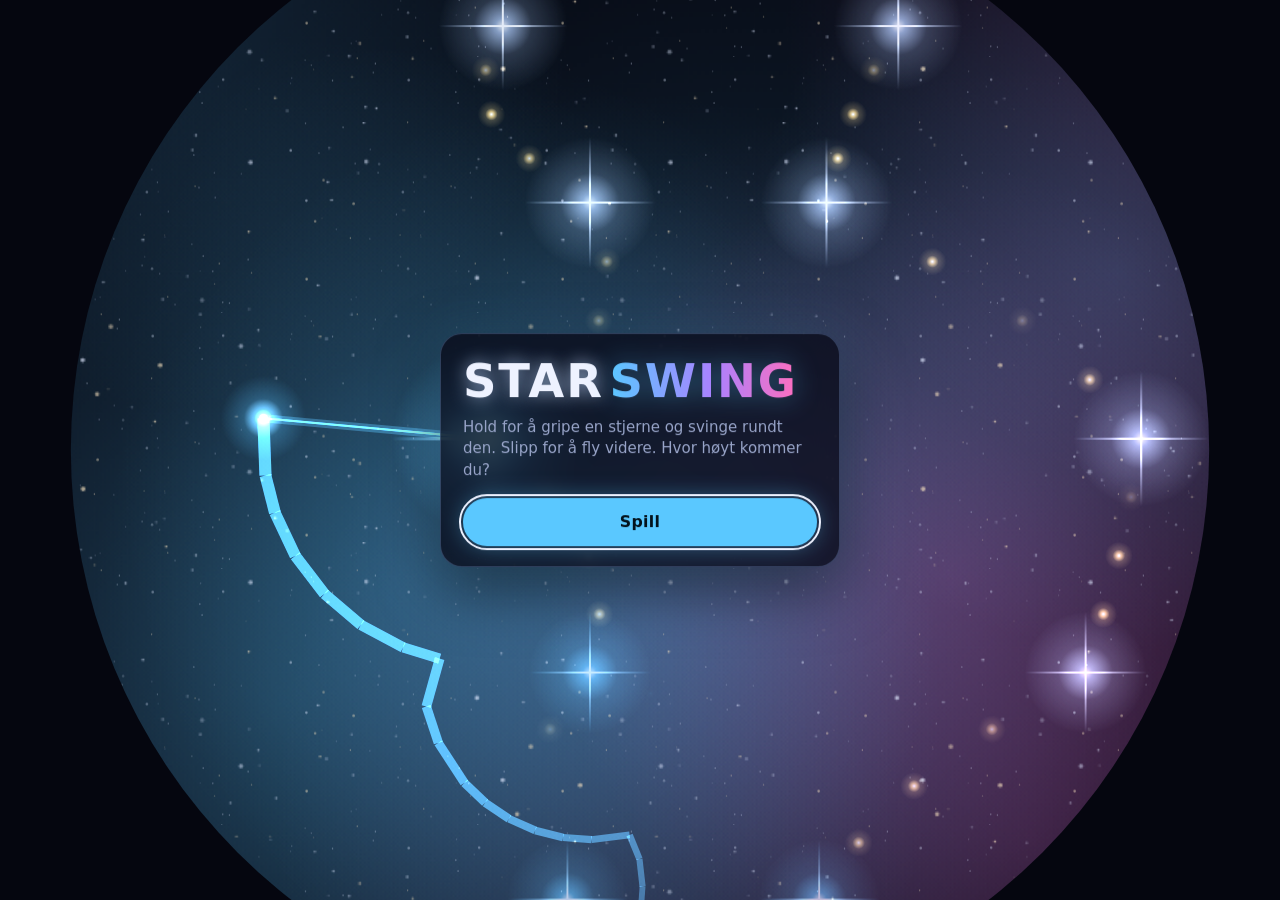
==== index.html @ 8c7af129 "Swing a comet from star to star, up a sky that changes colour Starswing: one button. Hold to be tied" ====
<!doctype html>
<html lang="nb">
  <head>
    <meta charset="utf-8" />
    <meta name="viewport" content="width=device-width, initial-scale=1, viewport-fit=cover" />
    <meta name="theme-color" content="#05060f" />
    <meta name="description" content="Hold to catch a star and swing round it, let go to fly on. A one-button climb through a glowing night sky." />
    <title>Starswing</title>
    <link rel="manifest" href="manifest.webmanifest" />
    <link rel="apple-touch-icon" href="icons/icon-180.png" />
    <link rel="icon" type="image/png" sizes="192x192" href="icons/icon-192.png" />
    <link rel="stylesheet" href="css/style.css" />
    <!-- The language before first paint, so the page never flashes the wrong
         one: the hub's shared choice (arcade.lang.v1), Norwegian when there
         is none. js/i18n.js reads the same key and owns it from then on. -->
    <script>
      (function () {
        var l = "nb";
        try {
          if (localStorage.getItem("arcade.lang.v1") === "en") l = "en";
        } catch (e) {}
        document.documentElement.lang = l;
      })();
    </script>
    <!-- Classic and first: it must survive anything the module graph does. -->
    <script src="js/touch-guard.js"></script>
    <!--
      What quitting means here: back to the arcade when the arcade framed us,
      closing the window when we are installed. arcade/exit.js decides that
      and draws nothing; js/ui.js shows our own button only once
      window.ArcadeExit has actually turned up. Classic and deferred: another
      repo's file inside a module graph takes the game down with it when it
      404s, and it is EXPECTED to 404 when this directory is served alone.
    -->
    <script src="../arcade/exit.js" defer data-handled="optional"></script>
  </head>
  <body>
    <!--
      The opening sting: a comet catches a star, swings once round it and is
      flung up the sky, and the ring it drew opens onto the start screen. A
      curtain over the page, never a gate in front of it, and skipped by any
      tap or key; see the file. ASYNC AND FIRST IN THE BODY, not deferred:
      async runs it as soon as it is fetched, with <body> already there to
      hang the canvas on, and still before any of the game's own key
      listeners exist - which is what lets the skipping key be swallowed
      before it can be Escape.
    -->
    <script src="js/intro.js" async></script>
    <canvas id="view" aria-label="Stjernehimmelen" data-i18n-aria="sky.label"></canvas>

    <div id="ui">
      <!-- The start screen. The sim's own bot swings up the sky behind it. -->
      <section id="start" class="card start" hidden>
        <div class="title-block">
          <h1 class="wordmark" aria-label="Starswing"><span>STAR</span><span>SWING</span></h1>
          <p class="tag" data-i18n="start.how">Hold for å gripe en stjerne og svinge rundt den. Slipp for å fly videre. Hvor høyt kommer du?</p>
        </div>
        <div class="doors">
          <button id="play" class="go" type="button" data-i18n="play">Spill</button>
          <!-- UPDATE READY: only on the start screen, which is gone for the
               whole of a run, so no deploy can reload a climb away. Owned
               end to end by js/update.js, which nothing imports. -->
          <button id="update" class="go alt" type="button" hidden>
            <span class="update-title">Ny versjon klar</span>
            <span class="update-sub">Trykk for å hente den</span>
          </button>
          <button id="start-exit" class="go exit" type="button" hidden>
            <svg viewBox="0 0 24 24" aria-hidden="true"><path d="M19 12H5m6-6-6 6 6 6" /></svg>
            <span class="exit-label">Tilbake til arkaden</span>
          </button>
          <p id="build" hidden></p>
        </div>
      </section>

      <!--
        THE MENU PANEL, the one door behind the three-bar plate (hub §2). Two
        faces of one card, chosen by js/ui.js:
          in a run     "Pause": Resume, Restart, Main menu
          elsewhere    "Settings": no Resume, and a Back
        Both carry MUSIC and EFFECTS, the language row, and the way back to
        the arcade last. There is no separate sound panel.
      -->
      <section id="menu" class="card menu" hidden>
        <div class="menu-head">
          <h2 id="menu-title" data-i18n="paused">Pause</h2>
          <p id="menu-tag" class="tag" data-i18n="pause.tag">Kometen venter på stjernen sin.</p>
        </div>
        <div class="actions menu-actions">
          <button id="menu-resume" class="go" type="button" data-i18n="resume">Fortsett</button>
          <button id="menu-restart" class="go alt" type="button" data-i18n="restart">Start på nytt</button>
          <button id="menu-main" class="go alt" type="button" data-i18n="mainMenu">Hovedmeny</button>
          <button id="menu-back" class="go alt" type="button" hidden data-i18n="back">Tilbake</button>
        </div>
        <div class="menu-settings">
          <div class="vol-row">
            <label for="vol-music" data-i18n="music">Musikk</label>
            <input id="vol-music" type="range" min="0" max="100" step="5" value="70" />
            <output id="vol-music-out" for="vol-music">70</output>
          </div>
          <div class="vol-row">
            <label for="vol-sfx" data-i18n="sfx">Effekter</label>
            <input id="vol-sfx" type="range" min="0" max="100" step="5" value="80" />
            <output id="vol-sfx-out" for="vol-sfx">80</output>
          </div>
          <p class="vol-hint" data-i18n="sound.hint">Hver nye stjerne du griper, spiller en tone høyere.</p>
          <div class="lang-row">
            <span class="cap" data-i18n="language">Språk</span>
            <div class="seg" role="group" data-i18n-label="language" aria-label="Språk">
              <button type="button" class="seg-btn" data-lang="nb" aria-pressed="true" lang="nb">
                <svg class="flag" viewBox="0 0 22 16" aria-hidden="true">
                  <rect width="22" height="16" fill="#ba0c2f"/>
                  <path d="M6 0h4v16H6zM0 6h22v4H0z" fill="#fff"/>
                  <path d="M7 0h2v16H7zM0 7h22v2H0z" fill="#00205b"/>
                </svg>
                <span>Norsk</span>
              </button>
              <button type="button" class="seg-btn" data-lang="en" aria-pressed="false" lang="en">
                <svg class="flag" viewBox="0 0 60 30" aria-hidden="true">
                  <clipPath id="uk-clip-menu"><path d="M0 0v30h60V0z"/></clipPath>
                  <clipPath id="uk-diag-menu"><path d="M30 15h30v15zv15H0zH0V0zV0h30z"/></clipPath>
                  <g clip-path="url(#uk-clip-menu)">
                    <path d="M0 0v30h60V0z" fill="#012169"/>
                    <path d="M0 0l60 30m0-30L0 30" stroke="#fff" stroke-width="6"/>
                    <path d="M0 0l60 30m0-30L0 30" clip-path="url(#uk-diag-menu)" stroke="#c8102e" stroke-width="4"/>
                    <path d="M30 0v30M0 15h60" stroke="#fff" stroke-width="10"/>
                    <path d="M30 0v30M0 15h60" stroke="#c8102e" stroke-width="6"/>
                  </g>
                </svg>
                <span>English</span>
              </button>
            </div>
          </div>
        </div>
        <button id="menu-exit" class="go exit" type="button" hidden>
          <svg viewBox="0 0 24 24" aria-hidden="true"><path d="M19 12H5m6-6-6 6 6 6" /></svg>
          <span class="exit-label">Tilbake til arkaden</span>
        </button>
      </section>

      <!-- The end of a run. Escape is its secondary button: Main menu. -->
      <section id="over" class="card over" hidden>
        <p id="over-record" class="record-line" data-i18n="over.record" hidden>Ny rekord!</p>
        <h2 id="over-title"></h2>
        <p id="over-score" class="tag"></p>
        <div class="actions pair">
          <button id="over-again" class="go" type="button" data-i18n="playAgain">Spill igjen</button>
          <button id="over-main" class="go alt" type="button" data-i18n="mainMenu">Hovedmeny</button>
        </div>
      </section>

      <!--
        THE CORNER (hub §2): menu, sound, fullscreen, left to right, on every
        screen. Fullscreen changes the window, sound changes the sound, and
        only the menu touches the game. The glyphs are the hub's exact paths;
        CSS picks each toggle's picture off aria-pressed.
      -->
      <div id="corner">
        <button id="menu-btn" class="icon-button" type="button" aria-label="Meny" title="Meny" data-i18n-label="menu">
          <svg viewBox="0 0 24 24" aria-hidden="true"><path d="M4 7h16M4 12h16M4 17h16" /></svg>
        </button>
        <button id="sound-btn" class="icon-button" type="button" aria-pressed="false" aria-label="Lyd av" title="Lyd av">
          <svg viewBox="0 0 24 24" aria-hidden="true">
            <path d="M11 5 6 9H3v6h3l5 4Z" />
            <path class="icon-waves" d="M15 8a6 6 0 0 1 0 8m3-11a10 10 0 0 1 0 14" />
            <path class="icon-slash" d="m15.5 9.5 6 5m0-5-6 5" />
          </svg>
        </button>
        <button id="screen-toggle" class="icon-button" type="button" aria-pressed="false" aria-label="Fullskjerm" title="Fullskjerm" hidden>
          <svg viewBox="0 0 24 24" aria-hidden="true">
            <path class="icon-expand" d="M9 3H3v6m12-6h6v6M3 15v6h6m12-6v6h-6" />
            <path class="icon-contract" d="M3 9h6V3M21 9h-6V3M3 15h6v6M21 15h-6v6" />
          </svg>
        </button>
      </div>
    </div>

    <noscript>
      <p class="noscript">Starswing trenger JavaScript. / Starswing needs JavaScript.</p>
    </noscript>

    <!--
      Crash bar. A module script reports its whole import graph through the
      one <script> tag, so a failure here names js/main.js even when the file
      that failed was one of its imports — the message says so.
    -->
    <div id="crash" role="alert" hidden></div>
    <script>
      (function () {
        var WORDS = {
          nb: {
            load: "Et skript kunne ikke lastes: ",
            hint: " (er det js/main.js, kan den egentlige feilen være en av filene den importerer)",
            broke: "Noe gikk i stykker: ",
          },
          en: {
            load: "A script failed to load: ",
            hint: " (if this is js/main.js, the real culprit may be one of its imports)",
            broke: "Something broke: ",
          },
        };
        function w() {
          return WORDS[document.documentElement.lang] || WORDS.nb;
        }
        var bar = document.getElementById("crash");
        function show(msg) {
          bar.textContent = msg;
          bar.hidden = false;
        }
        window.addEventListener(
          "error",
          function (e) {
            var t = e.target;
            if (t && t.tagName === "SCRIPT" && t.dataset && t.dataset.handled) return;
            if (t && t.tagName === "SCRIPT") {
              show(w().load + t.src + w().hint);
              return;
            }
            show(w().broke + (e.message || e.type));
          },
          true,
        );
        window.addEventListener("unhandledrejection", function (e) {
          show(w().broke + (e.reason && e.reason.message ? e.reason.message : e.reason));
        });
      })();
    </script>
    <!-- The update button and the fullscreen plate, each in a graph of its
         own and ahead of the game's, so a boot failure takes neither. -->
    <script type="module" src="js/update.js"></script>
    <script type="module" src="js/screen.js"></script>
    <script type="module" src="js/main.js"></script>
  </body>
</html>
---- css/style.css ----
/*
 * style.css — Starswing's cards and corner, cut from the night sky itself.
 *
 * The sky is glow on near-black, so the cards are dark glass over it with a
 * thin rim of starlight: the bot keeps swinging behind the start screen and
 * shows through. One accent, the first zone's ice blue, with the dust's gold
 * for a record. The corner plates are round, like everything that shines
 * here. No web fonts (hub §1): the system's rounded face, else its sans.
 *
 * Layout: each card is one grid, centred with top/left 50% and translate
 * (hub §2, the iPad lesson — never inset:0 + margin:auto). On a sideways
 * phone each card becomes two columns laid over the same markup by grid
 * area, maxgear's shape, so no menu scrolls there. The chrome's structure is
 * geometry_pong's; the surface is this game's.
 */

:root {
  --night: #05060f;
  --glass: rgba(8, 10, 24, 0.78);
  --edge: rgba(150, 190, 255, 0.24);
  --ink: #eef2ff;
  --dim: #98a4c8;
  --ice: #5ac8ff;
  --gold: #ffd678;
  --font: ui-rounded, "SF Pro Rounded", system-ui, -apple-system, "Segoe UI", Roboto, sans-serif;
  --tap: 48px;
  --corner-gap: 8px;
  --corner-room: calc(3 * var(--tap) + 2 * var(--corner-gap) + 24px);
  --gutter: 84px; /* every caption in the menu starts its control at the same x */
  color-scheme: dark;
}

* {
  box-sizing: border-box;
}

html,
body {
  margin: 0;
  height: 100%;
  overflow: hidden;
  background: var(--night);
  color: var(--ink);
  font-family: var(--font);
  font-size: 15px;
  -webkit-text-size-adjust: 100%;
}

[hidden] {
  display: none !important;
}

/* A game, not a document (hub §2): js/touch-guard.js is the other half. */
html,
body {
  -webkit-user-select: none;
  user-select: none;
  -webkit-touch-callout: none;
  -webkit-tap-highlight-color: transparent;
  touch-action: manipulation;
}
input,
textarea,
[contenteditable="true"] {
  -webkit-user-select: text;
  user-select: text;
  -webkit-touch-callout: default;
}

/* The sky. A finger anywhere on it is the one button. */
#view {
  position: fixed;
  inset: 0;
  width: 100%;
  height: 100%;
  display: block;
  touch-action: none;
}

#ui {
  position: fixed;
  inset: 0;
  pointer-events: none;
}

/* ---- the corner ---- */

#corner {
  position: absolute;
  z-index: 2;
  top: calc(env(safe-area-inset-top, 0px) + 10px);
  right: calc(env(safe-area-inset-right, 0px) + 12px);
  display: flex;
  gap: var(--corner-gap);
  pointer-events: auto;
}

.icon-button {
  display: flex;
  align-items: center;
  justify-content: center;
  width: var(--tap);
  height: var(--tap);
  flex: none;
  padding: 0;
  border: 1px solid var(--edge);
  border-radius: 50%;
  color: var(--ink);
  background: var(--glass);
  -webkit-backdrop-filter: blur(8px);
  backdrop-filter: blur(8px);
  cursor: pointer;
}
.icon-button svg {
  width: 22px;
  height: 22px;
  fill: none;
  stroke: currentColor;
  stroke-width: 2;
  stroke-linecap: round;
  stroke-linejoin: round;
}
/* [hidden] loses to display:flex without this (hub §2, hit three times). */
.icon-button[hidden] {
  display: none;
}
#sound-btn[aria-pressed="true"] .icon-waves,
#sound-btn:not([aria-pressed="true"]) .icon-slash,
#screen-toggle[aria-pressed="true"] .icon-expand,
#screen-toggle:not([aria-pressed="true"]) .icon-contract {
  display: none;
}

/* ---- cards ---- */

.card {
  position: absolute;
  top: 50%;
  left: 50%;
  translate: -50% -50%;
  width: min(400px, calc(100% - 32px));
  max-height: calc(100% - 2 * (var(--tap) + 24px) - env(safe-area-inset-top, 0px) - env(safe-area-inset-bottom, 0px));
  overflow: auto; /* a safety net on very short screens, not the plan */
  padding: 24px 22px 20px;
  display: grid;
  gap: 16px;
  align-content: start;
  background: var(--glass);
  border: 1px solid var(--edge);
  border-radius: 22px;
  -webkit-backdrop-filter: blur(12px);
  backdrop-filter: blur(12px);
  box-shadow: 0 0 40px rgba(90, 200, 255, 0.12), 0 20px 60px rgba(0, 0, 0, 0.55);
  pointer-events: auto;
}

h1,
h2 {
  margin: 0;
  text-wrap: balance;
}
h2 {
  font-size: 1.5rem;
  letter-spacing: 0.02em;
}

/* STAR in starlight, SWING in the comet's colours, one line. */
.wordmark {
  display: flex;
  gap: 0.12em;
  font-size: clamp(2.2rem, 11vw, 3.1rem);
  font-weight: 800;
  letter-spacing: 0.04em;
  line-height: 1;
}
.wordmark span:first-child {
  color: var(--ink);
  text-shadow: 0 0 18px rgba(190, 215, 255, 0.7);
}
.wordmark span:last-child {
  background: linear-gradient(90deg, var(--ice), #aa82ff 55%, #ff6ebe);
  -webkit-background-clip: text;
  background-clip: text;
  color: transparent;
  filter: drop-shadow(0 0 14px rgba(90, 200, 255, 0.45));
}

.tag {
  margin: 0;
  color: var(--dim);
  line-height: 1.45;
}
.title-block {
  display: grid;
  gap: 12px;
}

/* ---- buttons ---- */

.doors,
.actions {
  display: grid;
  gap: 10px;
  justify-items: stretch;
}
.go {
  min-height: var(--tap);
  padding: 0 16px;
  border-radius: 999px;
  border: 1px solid transparent;
  font: 700 1.05rem var(--font);
  letter-spacing: 0.02em;
  cursor: pointer;
  background: var(--ice);
  color: #03121c;
  box-shadow: 0 0 24px rgba(90, 200, 255, 0.45);
}
.go.alt {
  background: transparent;
  color: var(--ink);
  border-color: var(--edge);
  box-shadow: none;
}
/* The way back to the arcade: secondary, last, a little apart. */
.go.exit {
  margin-top: 8px;
  background: transparent;
  color: var(--dim);
  border-color: var(--edge);
  box-shadow: none;
  display: flex;
  align-items: center;
  justify-content: center;
  gap: 10px;
}
.go.exit svg {
  width: 20px;
  height: 20px;
  fill: none;
  stroke: currentColor;
  stroke-width: 2;
  stroke-linecap: round;
  stroke-linejoin: round;
}
.go:disabled {
  opacity: 0.5;
  cursor: default;
}
button:focus-visible,
input[type="range"]:focus-visible {
  outline: 2px solid var(--ink);
  outline-offset: 2px;
}

#update {
  display: grid;
  gap: 2px;
  padding: 8px 16px;
  border-color: var(--gold);
  color: var(--gold);
}
#update .update-sub {
  font-size: 0.8rem;
  font-weight: 600;
  opacity: 0.8;
}
#update[hidden] {
  display: none;
}
#build {
  margin: 0;
  text-align: center;
  font-size: 0.75rem;
  color: var(--dim);
  font-variant-numeric: tabular-nums;
}

/* ---- the menu panel ---- */

.menu {
  grid-template-areas: "head" "actions" "settings" "exit";
}
.menu-head {
  grid-area: head;
  display: grid;
  gap: 6px;
}
.menu-actions {
  grid-area: actions;
}
.menu-settings {
  grid-area: settings;
  display: grid;
  gap: 10px;
}
#menu-exit {
  grid-area: exit;
}
.vol-row {
  display: grid;
  grid-template-columns: var(--gutter) 1fr 3ch;
  align-items: center;
  gap: 10px;
}
.lang-row {
  display: grid;
  grid-template-columns: var(--gutter) 1fr;
  align-items: center;
  gap: 10px;
}
.vol-row label,
.cap {
  font-size: 0.72rem;
  font-weight: 700;
  letter-spacing: 0.14em;
  text-transform: uppercase;
  color: var(--dim);
}
.vol-row output {
  text-align: right;
  font-variant-numeric: tabular-nums;
}
.vol-hint {
  margin: 0;
  font-size: 0.8rem;
  color: var(--dim);
  line-height: 1.4;
}

/* Segmented rows: alternatives, so one size each (flex: 1 1 0). */
.seg {
  display: flex;
  gap: 6px;
}
.seg-btn {
  flex: 1 1 0;
  min-width: 0;
  height: 42px;
  padding: 0 6px;
  border-radius: 999px;
  border: 1px solid var(--edge);
  background: transparent;
  color: var(--ink);
  font: 700 0.95rem var(--font);
  display: flex;
  align-items: center;
  justify-content: center;
  gap: 8px;
  cursor: pointer;
}
.seg-btn[aria-pressed="true"] {
  border-color: var(--ice);
  color: var(--ice);
  background: rgba(90, 200, 255, 0.1);
  box-shadow: 0 0 14px rgba(90, 200, 255, 0.25);
}
.flag {
  width: 22px;
  height: 16px;
  flex: none;
  border-radius: 2px;
}

/* A styled range: a beam with a star on it. */
input[type="range"] {
  -webkit-appearance: none;
  appearance: none;
  width: 100%;
  height: 32px;
  background: transparent;
  cursor: pointer;
}
input[type="range"]::-webkit-slider-runnable-track {
  height: 4px;
  border-radius: 2px;
  background: linear-gradient(90deg, var(--ice), #aa82ff);
}
input[type="range"]::-moz-range-track {
  height: 4px;
  border-radius: 2px;
  background: linear-gradient(90deg, var(--ice), #aa82ff);
}
input[type="range"]::-webkit-slider-thumb {
  -webkit-appearance: none;
  width: 22px;
  height: 22px;
  margin-top: -9px;
  border-radius: 50%;
  border: 0;
  background: #fff;
  box-shadow: 0 0 12px 2px rgba(190, 215, 255, 0.8);
}
input[type="range"]::-moz-range-thumb {
  width: 20px;
  height: 20px;
  border-radius: 50%;
  border: 0;
  background: #fff;
  box-shadow: 0 0 12px 2px rgba(190, 215, 255, 0.8);
}

/* ---- the end of a run ---- */

.over {
  justify-items: center;
  text-align: center;
}
#over-title {
  font-size: 2.4rem;
  font-variant-numeric: tabular-nums;
}
.record-line {
  margin: 0;
  font-weight: 800;
  letter-spacing: 0.14em;
  text-transform: uppercase;
  color: var(--gold);
  text-shadow: 0 0 16px rgba(255, 214, 120, 0.6);
}
.over.record #over-title {
  color: var(--gold);
}
.actions.pair {
  grid-template-columns: 1fr 1fr;
  width: 100%;
}

/* ---- a sideways phone: two columns, nothing scrolls ---- */

@media (orientation: landscape) and (max-height: 500px) {
  /* The corner takes the top right only, so the card keeps clear of it on
     that side alone and centres in what is left. */
  .card {
    left: calc(env(safe-area-inset-left, 0px) + 16px);
    right: calc(env(safe-area-inset-right, 0px) + var(--corner-room));
    margin-inline: auto;
    translate: 0 -50%;
    width: min(680px, calc(100% - var(--corner-room) - 16px - env(safe-area-inset-left, 0px) - env(safe-area-inset-right, 0px)));
    max-height: calc(100% - 24px);
    padding: 14px 18px;
    gap: 10px 22px;
  }
  .start {
    grid-template-columns: 1fr 1fr;
    align-items: center;
  }
  .menu {
    grid-template-columns: 1fr 1fr;
    grid-template-areas: "head settings" "actions settings" "exit settings";
  }
  .menu-settings {
    align-content: center;
  }
  .over {
    width: min(420px, calc(100% - var(--corner-room) - 32px));
  }
  .go {
    min-height: 40px;
  }
  .seg-btn {
    height: 38px;
  }
}

/* ---- the opening sting ---- */

/*
 * js/intro.js, a canvas the script creates and removes. Over everything in
 * the game, the corner plates and the cards included, because it is a
 * curtain: a tap anywhere on it is the skip. The crash bar is raised above
 * it, so a boot failure is still read rather than hidden behind the night.
 */
#intro {
  position: fixed;
  inset: 0;
  width: 100%;
  height: 100%;
  z-index: 20;
  touch-action: none;
  cursor: pointer;
}

/* ---- failure ---- */

#crash {
  position: fixed;
  left: 12px;
  right: 12px;
  bottom: calc(env(safe-area-inset-bottom, 0px) + 12px);
  z-index: 30; /* above the sting */
  padding: 10px 14px;
  border-radius: 10px;
  background: #3a0d16;
  border: 1px solid #ff5266;
  color: #ffd9de;
  font-size: 0.85rem;
  pointer-events: auto;
}
.noscript {
  position: fixed;
  top: 50%;
  left: 50%;
  translate: -50% -50%;
  margin: 0;
  color: var(--ink);
}

@media (prefers-reduced-motion: reduce) {
  .wordmark span:last-child {
    filter: none;
  }
}
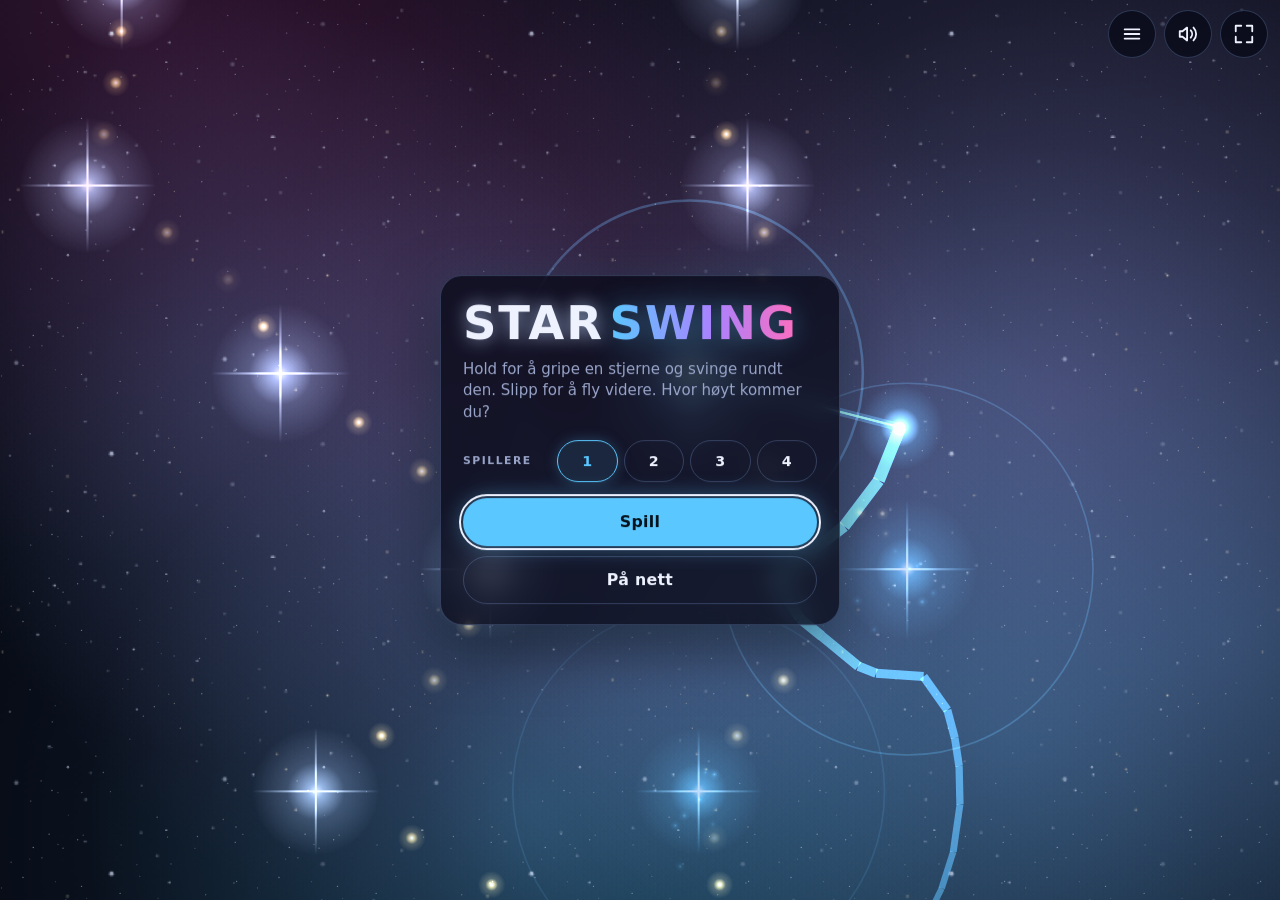
==== commit 9c6e49d5: "Let up to four comets share a sky, and bring a lost one back on a friend's star One screen (a strip " ====
--- a/index.html
+++ b/index.html
@@ -55,8 +55,16 @@
           <h1 class="wordmark" aria-label="Starswing"><span>STAR</span><span>SWING</span></h1>
           <p class="tag" data-i18n="start.how">Hold for å gripe en stjerne og svinge rundt den. Slipp for å fly videre. Hvor høyt kommer du?</p>
         </div>
+        <!-- How many share this screen: 1 is the solo game, 2 to 4 give each
+             player a strip of the glass (js/main.js). For the visit only. -->
+        <div class="setup lang-row">
+          <span class="cap" id="players-cap" data-i18n="players">Spillere</span>
+          <div class="seg" id="players" role="group" aria-labelledby="players-cap"></div>
+        </div>
         <div class="doors">
           <button id="play" class="go" type="button" data-i18n="play">Spill</button>
+          <!-- One player per screen, over WebRTC (js/lobby.js, js/net/). -->
+          <button id="online-btn" class="go alt" type="button" data-i18n="online">På nett</button>
           <!-- UPDATE READY: only on the start screen, which is gone for the
                whole of a run, so no deploy can reload a climb away. Owned
                end to end by js/update.js, which nothing imports. -->
@@ -76,6 +84,8 @@
         THE MENU PANEL, the one door behind the three-bar plate (hub §2). Two
         faces of one card, chosen by js/ui.js:
           in a run     "Pause": Resume, Restart, Main menu
+          online run   "Menu": the same, but the sky carries on behind it
+                       and only the host has Restart
           elsewhere    "Settings": no Resume, and a Back
         Both carry MUSIC and EFFECTS, the language row, and the way back to
         the arcade last. There is no separate sound panel.
@@ -135,6 +145,53 @@
           <svg viewBox="0 0 24 24" aria-hidden="true"><path d="M19 12H5m6-6-6 6 6 6" /></svg>
           <span class="exit-label">Tilbake til arkaden</span>
         </button>
+      </section>
+
+      <!--
+        ONLINE (js/lobby.js). One card, three steps, one shown at a time:
+          choose   Create room / Join
+          code     the picture keypad and Join
+          room     the code, big, the seats, and Play for the host
+        Back is always last and goes one step back, and so does Escape (hub
+        §2: a multi-step flow's Escape is that step's own Back). No way back
+        to the arcade here: this card is opened from the start screen, which
+        has it.
+      -->
+      <section id="online" class="card online" hidden>
+        <div class="online-head">
+          <h2 data-i18n="online">På nett</h2>
+          <p id="online-tag" class="tag"></p>
+        </div>
+        <div id="online-choose" class="online-step">
+          <div class="actions">
+            <button id="online-host" class="go" type="button" data-i18n="online.host">Lag rom</button>
+            <button id="online-join" class="go alt" type="button" data-i18n="online.join">Bli med</button>
+          </div>
+        </div>
+        <!-- Joining: three pictures tapped on a keypad of twelve (hub §8,
+             "Room codes are pictures"). js/lobby.js fills the keys from
+             js/net/codes.js, so the pictures live in one place. -->
+        <div id="online-code" class="online-step" hidden>
+          <div id="pad-slots" class="code-row" aria-hidden="true"></div>
+          <p id="pad-words" class="code-words" aria-live="polite"></p>
+          <div id="pad-keys" class="pad" role="group" data-i18n-label="online.code" aria-label="Kode"></div>
+          <div class="actions pair">
+            <button id="pad-clear" class="go alt" type="button" data-i18n="online.clear">Visk ut</button>
+            <button id="code-go" class="go" type="button" data-i18n="online.join" disabled>Bli med</button>
+          </div>
+        </div>
+        <div id="online-room" class="online-step" hidden>
+          <div class="room-code-block">
+            <span class="cap" data-i18n="online.code">Kode</span>
+            <div id="room-code" class="code-row hero" role="img" aria-live="polite"></div>
+            <p id="room-words" class="code-words"></p>
+          </div>
+          <ul id="room-seats" class="seats"></ul>
+          <button id="room-start" class="go" type="button" data-i18n="play" hidden>Spill</button>
+          <p id="room-wait" class="tag" data-i18n="online.guestWait" hidden>Venter på at verten starter.</p>
+        </div>
+        <p id="online-status" class="status" role="status"></p>
+        <button id="online-back" class="go alt" type="button" data-i18n="back">Tilbake</button>
       </section>
 
       <!-- The end of a run. Escape is its secondary button: Main menu. -->
--- a/css/style.css
+++ b/css/style.css
@@ -424,6 +424,146 @@
   grid-template-columns: 1fr 1fr;
   width: 100%;
 }
+/* A guest has no Play again: its one button takes the row. */
+#over-again[hidden] + #over-main {
+  grid-column: 1 / -1;
+}
+
+/* ---- online: the lobby card ---- */
+
+/* geometry_pong's lobby in this sky's light: the same glass and buttons as
+   every other card, the code glowing like a caught star, and each seat a
+   round comet in its player's colour. */
+.online-head {
+  display: grid;
+  gap: 6px;
+}
+.online-step {
+  display: grid;
+  gap: 12px;
+  margin: 0;
+}
+.status {
+  margin: 0;
+  min-height: 1.4em;
+  font-size: 0.85rem;
+  line-height: 1.4;
+  color: var(--dim);
+}
+.status.warn {
+  color: var(--gold);
+}
+/* The picture code (hub §8): three slots that fill as the keypad is
+   tapped, and the same three, big, in the room — what a host reads out and
+   a guest checks they got right. Emoji from the system font: no download. */
+.code-row {
+  display: flex;
+  gap: 10px;
+  justify-content: center;
+}
+.code-slot {
+  width: 56px;
+  height: 56px;
+  display: grid;
+  place-items: center;
+  font-size: 30px;
+  line-height: 1;
+  border-radius: 14px;
+  border: 1px solid var(--edge);
+  background: rgba(90, 200, 255, 0.07);
+}
+.code-slot.empty {
+  color: var(--dim);
+  font-size: 20px;
+  font-weight: 700;
+}
+.code-row.hero {
+  gap: 12px;
+}
+.code-row.hero .code-slot {
+  width: 84px;
+  height: 84px;
+  font-size: 46px;
+  border-color: rgba(90, 200, 255, 0.45);
+  background: rgba(90, 200, 255, 0.1);
+  box-shadow: 0 0 26px rgba(90, 200, 255, 0.18);
+}
+.code-words {
+  margin: 0;
+  min-height: 1.3em;
+  text-align: center;
+  font-size: 0.9rem;
+  color: var(--dim);
+}
+/* Twelve keys, six by two: alternatives, so one size each (hub §2). */
+.pad {
+  display: grid;
+  grid-template-columns: repeat(6, 1fr);
+  gap: 6px;
+}
+#room-wait {
+  text-align: center;
+}
+.pad-key {
+  color: inherit;
+  min-height: var(--tap);
+  font-size: 26px;
+  line-height: 1;
+  border-radius: 14px;
+  border: 1px solid var(--edge);
+  background: rgba(130, 170, 255, 0.08);
+  cursor: pointer;
+}
+.pad-key:active {
+  background: rgba(90, 200, 255, 0.2);
+}
+.room-code-block {
+  display: grid;
+  gap: 4px;
+  justify-items: center;
+  text-align: center;
+}
+/* The seats: one group, so one grid with a shared swatch gutter (hub §2). */
+.seats {
+  list-style: none;
+  margin: 0;
+  padding: 0;
+  display: grid;
+  grid-template-columns: repeat(auto-fill, minmax(120px, 1fr));
+  gap: 6px;
+}
+.seat {
+  --c: var(--ice);
+  display: grid;
+  grid-template-columns: 16px 1fr;
+  align-items: center;
+  gap: 8px;
+  padding: 6px 10px;
+  border-radius: 999px;
+  border: 1px solid var(--edge);
+  font-size: 0.85rem;
+}
+.seat::before {
+  content: "";
+  width: 14px;
+  height: 14px;
+  background: var(--c);
+  border-radius: 50%;
+  box-shadow: 0 0 10px var(--c);
+}
+.seat.bot {
+  color: var(--dim);
+}
+.seat.bot::before {
+  opacity: 0.45;
+}
+.seat.me {
+  border-color: var(--c);
+  box-shadow: inset 0 0 0 1px var(--c);
+}
+#online-back {
+  margin-top: 4px;
+}
 
 /* ---- a sideways phone: two columns, nothing scrolls ---- */
 
@@ -442,7 +582,56 @@
   }
   .start {
     grid-template-columns: 1fr 1fr;
+    grid-template-areas: "title doors" "setup doors";
     align-items: center;
+  }
+  .title-block {
+    grid-area: title;
+  }
+  .setup {
+    grid-area: setup;
+  }
+  .doors {
+    grid-area: doors;
+  }
+  /* The lobby: the heading, the status and Back down the left, whichever
+     step is showing down the right. */
+  .online {
+    grid-template-columns: 1fr 1fr;
+    grid-template-areas: "head step" "status step" "back step";
+    align-items: center;
+  }
+  .online-head {
+    grid-area: head;
+  }
+  .online-step {
+    grid-area: step;
+  }
+  #online-status {
+    grid-area: status;
+  }
+  #online-back {
+    grid-area: back;
+  }
+  .code-row.hero .code-slot {
+    width: 62px;
+    height: 62px;
+    font-size: 34px;
+  }
+  .code-slot {
+    width: 44px;
+    height: 44px;
+    font-size: 24px;
+  }
+  .pad-key {
+    min-height: 40px;
+    font-size: 22px;
+  }
+  .seats {
+    grid-template-columns: 1fr 1fr;
+  }
+  .seat {
+    padding: 4px 8px;
   }
   .menu {
     grid-template-columns: 1fr 1fr;
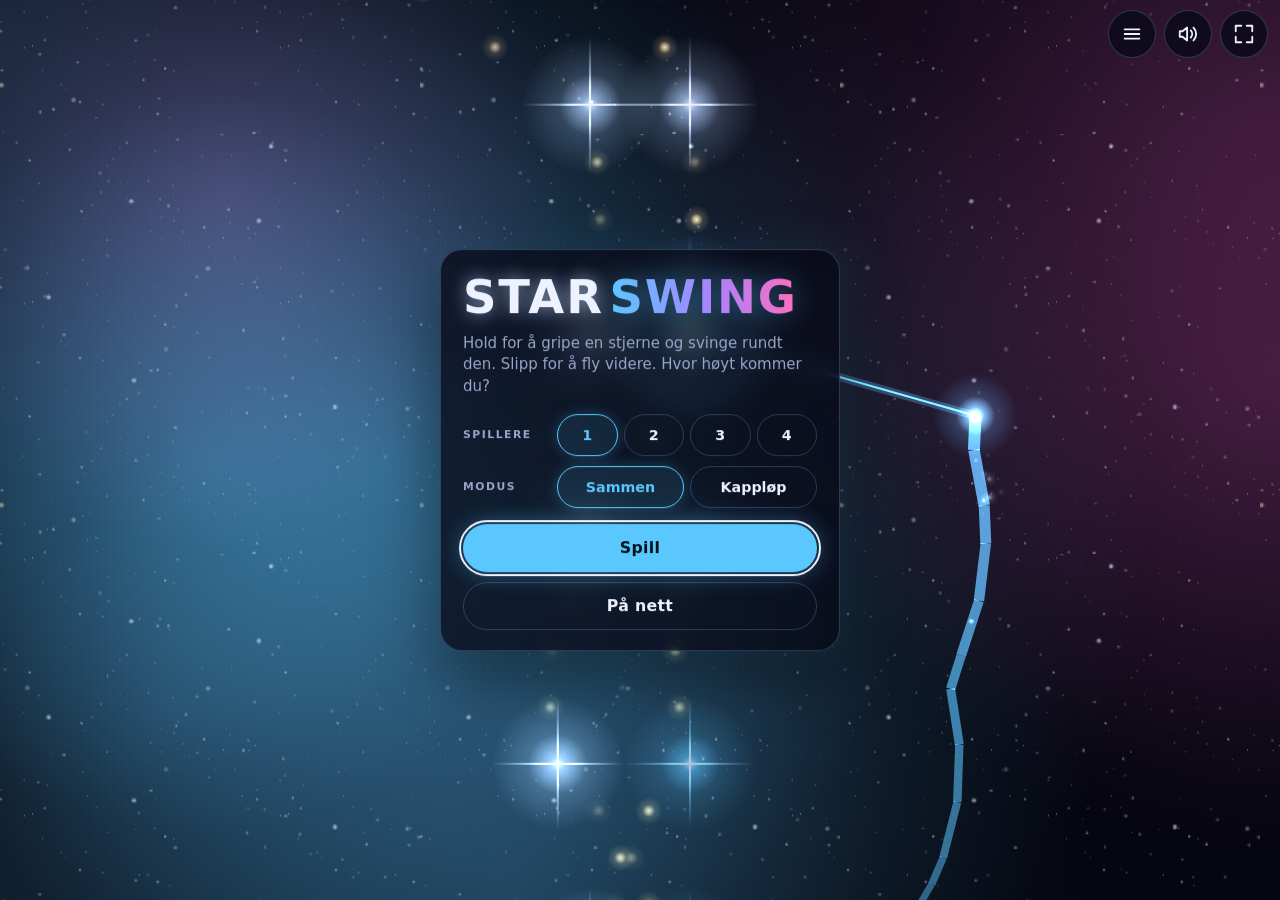
==== commit 53510ef1: "Race one another up the same sky against a ninety-second clock Pick Race on the start card or in the" ====
--- a/index.html
+++ b/index.html
@@ -56,10 +56,20 @@
           <p class="tag" data-i18n="start.how">Hold for å gripe en stjerne og svinge rundt den. Slipp for å fly videre. Hvor høyt kommer du?</p>
         </div>
         <!-- How many share this screen: 1 is the solo game, 2 to 4 give each
-             player a strip of the glass (js/main.js). For the visit only. -->
-        <div class="setup lang-row">
-          <span class="cap" id="players-cap" data-i18n="players">Spillere</span>
-          <div class="seg" id="players" role="group" aria-labelledby="players-cap"></div>
+             player a strip of the glass (js/main.js). Then together or a
+             race, which Online takes into the room. For the visit only. -->
+        <div class="setup">
+          <div class="lang-row">
+            <span class="cap" id="players-cap" data-i18n="players">Spillere</span>
+            <div class="seg" id="players" role="group" aria-labelledby="players-cap"></div>
+          </div>
+          <div class="lang-row">
+            <span class="cap" id="mode-cap" data-i18n="mode">Modus</span>
+            <div class="seg" id="mode" role="group" aria-labelledby="mode-cap">
+              <button type="button" class="seg-btn" id="mode-together" data-race="0" aria-pressed="true" data-i18n="mode.together">Sammen</button>
+              <button type="button" class="seg-btn" id="mode-race" data-race="1" aria-pressed="false" data-i18n="mode.race">Kappløp</button>
+            </div>
+          </div>
         </div>
         <div class="doors">
           <button id="play" class="go" type="button" data-i18n="play">Spill</button>
@@ -187,6 +197,14 @@
             <p id="room-words" class="code-words"></p>
           </div>
           <ul id="room-seats" class="seats"></ul>
+          <!-- The host's choice; a guest sees it with the buttons off. -->
+          <div class="lang-row">
+            <span class="cap" id="room-mode-cap" data-i18n="mode">Modus</span>
+            <div class="seg" id="room-mode" role="group" aria-labelledby="room-mode-cap">
+              <button type="button" class="seg-btn" id="room-mode-together" data-race="0" aria-pressed="true" data-i18n="mode.together">Sammen</button>
+              <button type="button" class="seg-btn" id="room-mode-race" data-race="1" aria-pressed="false" data-i18n="mode.race">Kappløp</button>
+            </div>
+          </div>
           <button id="room-start" class="go" type="button" data-i18n="play" hidden>Spill</button>
           <p id="room-wait" class="tag" data-i18n="online.guestWait" hidden>Venter på at verten starter.</p>
         </div>
--- a/css/style.css
+++ b/css/style.css
@@ -327,6 +327,12 @@
   line-height: 1.4;
 }
 
+/* The start screen's Players and Mode: one block, one caption gutter. */
+.setup {
+  display: grid;
+  gap: 10px;
+}
+
 /* Segmented rows: alternatives, so one size each (flex: 1 1 0). */
 .seg {
   display: flex;
@@ -348,6 +354,13 @@
   gap: 8px;
   cursor: pointer;
 }
+/* A guest's view of the host's choice: the choice stays lit. */
+.seg-btn:disabled {
+  cursor: default;
+}
+.seg-btn:disabled:not([aria-pressed="true"]) {
+  opacity: 0.45;
+}
 .seg-btn[aria-pressed="true"] {
   border-color: var(--ice);
   color: var(--ice);
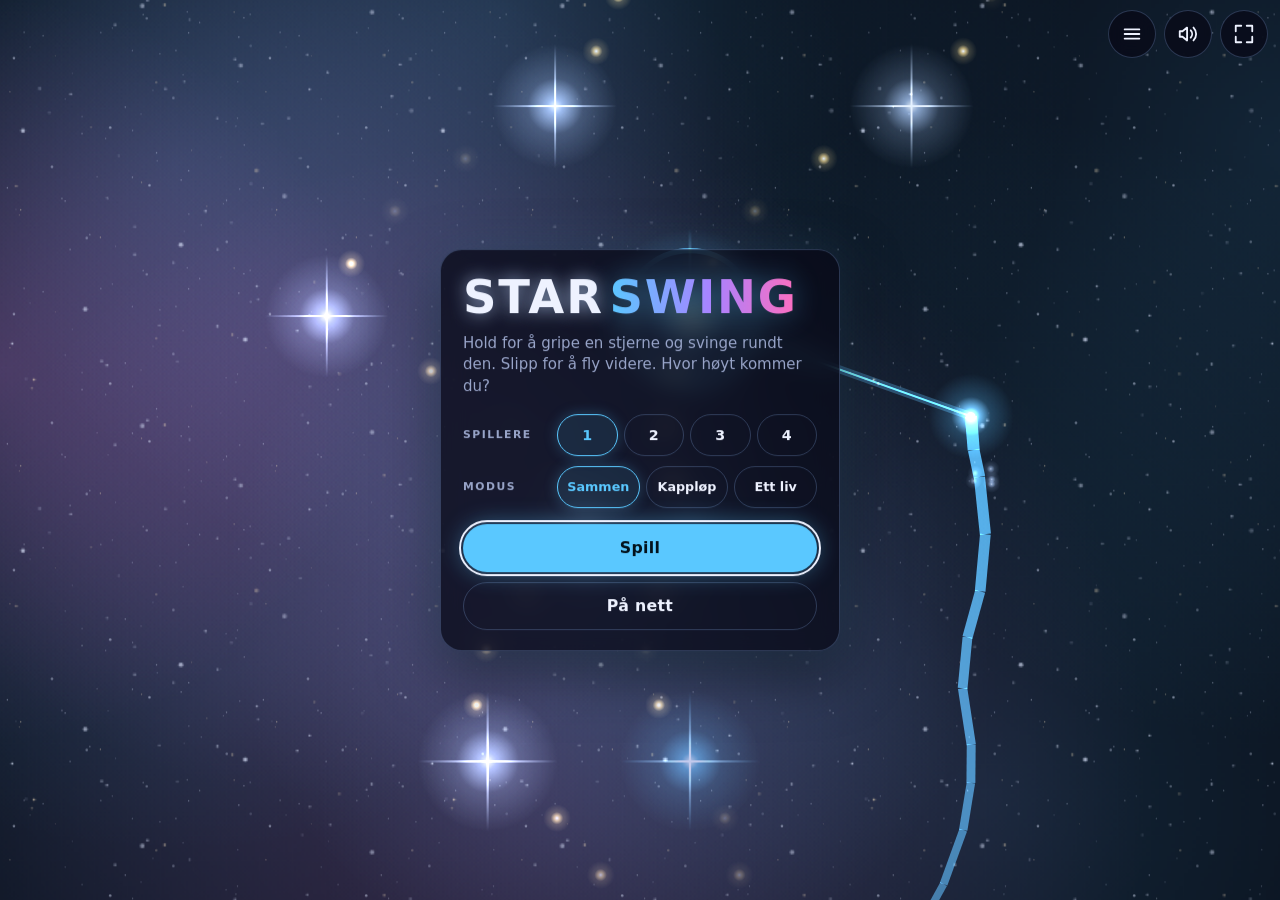
==== commit 1afce9d5: "Give everyone one life and see who climbs farthest A third mode beside Together and Race: the same s" ====
--- a/index.html
+++ b/index.html
@@ -56,8 +56,9 @@
           <p class="tag" data-i18n="start.how">Hold for å gripe en stjerne og svinge rundt den. Slipp for å fly videre. Hvor høyt kommer du?</p>
         </div>
         <!-- How many share this screen: 1 is the solo game, 2 to 4 give each
-             player a strip of the glass (js/main.js). Then together or a
-             race, which Online takes into the room. For the visit only. -->
+             player a strip of the glass (js/main.js). Then together, a
+             race or one life, which Online takes into the room. For the
+             visit only. -->
         <div class="setup">
           <div class="lang-row">
             <span class="cap" id="players-cap" data-i18n="players">Spillere</span>
@@ -68,6 +69,7 @@
             <div class="seg" id="mode" role="group" aria-labelledby="mode-cap">
               <button type="button" class="seg-btn" id="mode-together" data-race="0" aria-pressed="true" data-i18n="mode.together">Sammen</button>
               <button type="button" class="seg-btn" id="mode-race" data-race="1" aria-pressed="false" data-i18n="mode.race">Kappløp</button>
+              <button type="button" class="seg-btn" id="mode-life" data-race="2" aria-pressed="false" data-i18n="mode.life">Ett liv</button>
             </div>
           </div>
         </div>
@@ -203,6 +205,7 @@
             <div class="seg" id="room-mode" role="group" aria-labelledby="room-mode-cap">
               <button type="button" class="seg-btn" id="room-mode-together" data-race="0" aria-pressed="true" data-i18n="mode.together">Sammen</button>
               <button type="button" class="seg-btn" id="room-mode-race" data-race="1" aria-pressed="false" data-i18n="mode.race">Kappløp</button>
+              <button type="button" class="seg-btn" id="room-mode-life" data-race="2" aria-pressed="false" data-i18n="mode.life">Ett liv</button>
             </div>
           </div>
           <button id="room-start" class="go" type="button" data-i18n="play" hidden>Spill</button>
--- a/css/style.css
+++ b/css/style.css
@@ -354,6 +354,13 @@
   gap: 8px;
   cursor: pointer;
 }
+/* Three modes share the row a caption leaves: "Kappløp" fills a sideways
+ * phone's pill at the size the rest use. */
+#mode .seg-btn,
+#room-mode .seg-btn {
+  padding: 0 2px;
+  font-size: 0.85rem;
+}
 /* A guest's view of the host's choice: the choice stays lit. */
 .seg-btn:disabled {
   cursor: default;
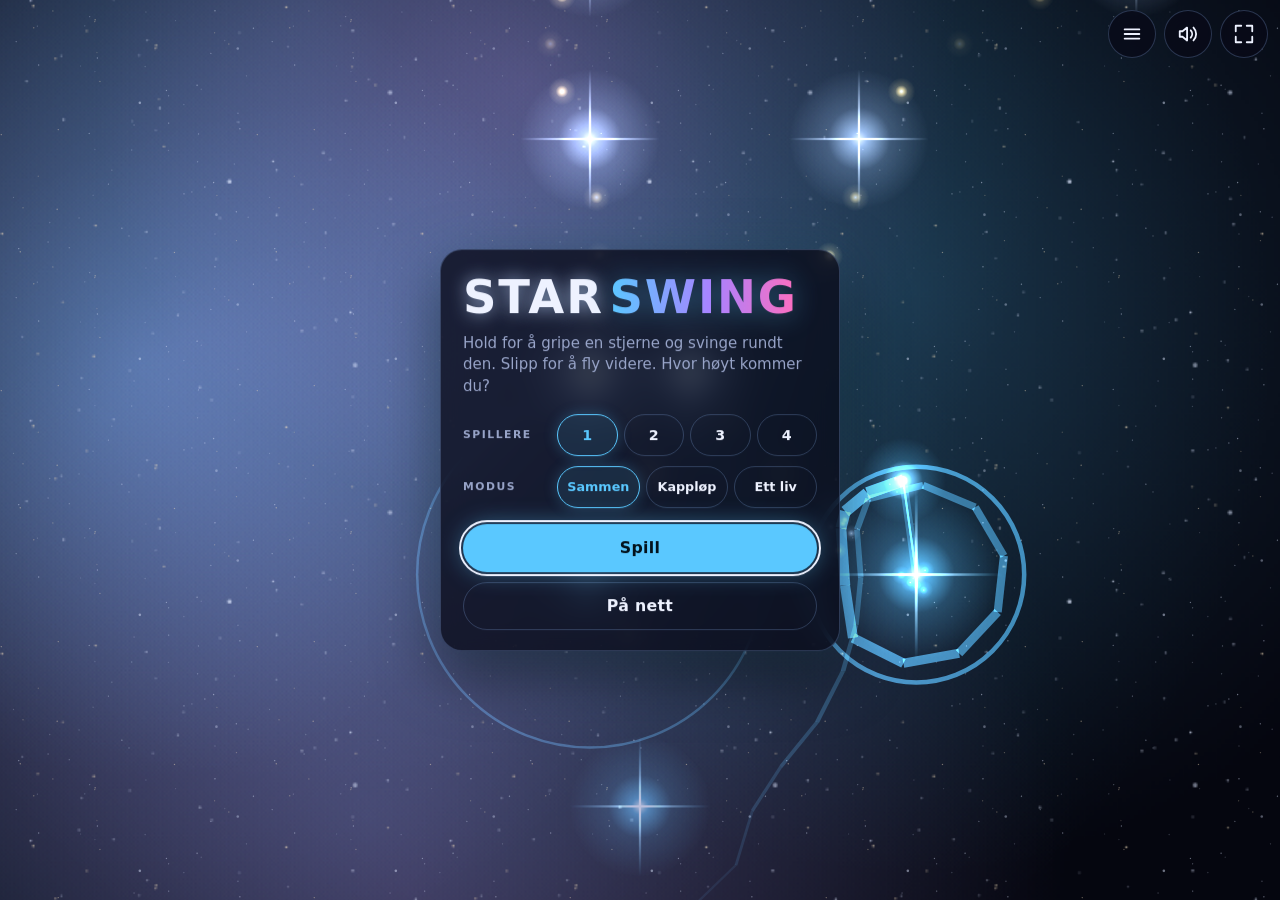
==== commit d428ae2a: "Look only in our own cache, and keep a failed picture off the crash bar A bare caches.match searched" ====
--- a/index.html
+++ b/index.html
@@ -288,6 +288,8 @@
           "error",
           function (e) {
             var t = e.target;
+            // A picture or a stylesheet that fails to load is not a crash.
+            if (t && t !== window && t.tagName !== "SCRIPT") return;
             if (t && t.tagName === "SCRIPT" && t.dataset && t.dataset.handled) return;
             if (t && t.tagName === "SCRIPT") {
               show(w().load + t.src + w().hint);
